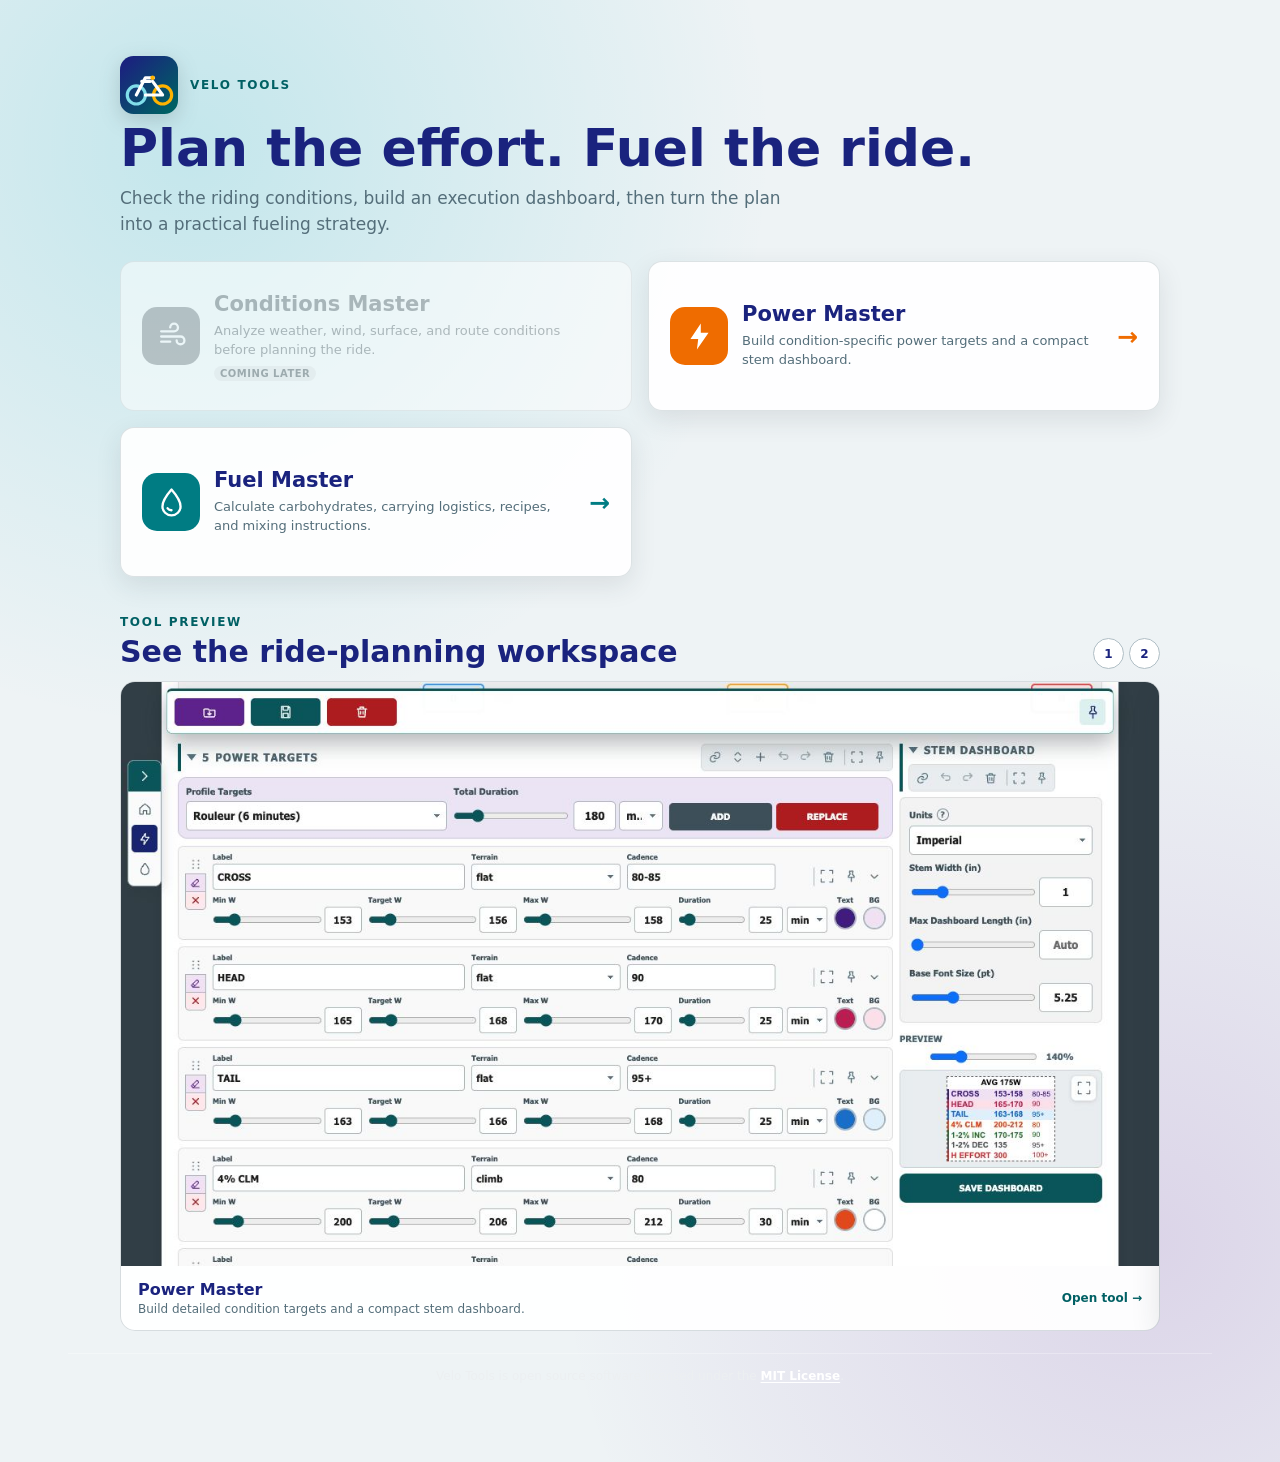
==== velo-tools/index.html @ 8974fc3a "Refactor Velo Tools planning apps" ====
<!doctype html>
<html lang="en">
<head>
  <meta charset="utf-8">
  <meta name="viewport" content="width=device-width, initial-scale=1">
  <title>Velo Tools</title>
  <link rel="icon" type="image/svg+xml" href="./icons/velo-tools.svg">
  <meta name="theme-color" content="#37474f">
  <meta name="description" content="Choose a cycling planning tool for power execution or ride fueling.">
  <link rel="stylesheet" href="./styles.css">
  <link rel="stylesheet" href="./landing.css">
</head>
<body class="landing-page">
  <main class="landing-shell">
    <header class="landing-header">
      <div class="landing-brand"><img src="./icons/velo-tools.svg" width="72" height="72" alt=""><span class="landing-kicker">Velo Tools</span></div>
      <h1>Plan the effort. Fuel the ride.</h1>
      <p>Check the riding conditions, build an execution dashboard, then turn the plan into a practical fueling strategy.</p>
    </header>

    <section class="tool-choices" aria-label="Choose a Velo Tool">
      <article class="tool-choice tool-choice--conditions is-disabled" aria-disabled="true">
        <span class="choice-icon" aria-hidden="true"><svg viewBox="0 0 24 24"><path d="M4 8h10a3 3 0 1 0-3-3"/><path d="M4 12h15a3 3 0 1 1-3 3"/><path d="M4 16h7"/></svg></span>
        <span class="choice-copy"><strong>Conditions Master</strong><span>Analyze weather, wind, surface, and route conditions before planning the ride.</span><small>Coming later</small></span>
      </article>
      <a class="tool-choice tool-choice--power" href="./power-master.html">
        <span class="choice-icon" aria-hidden="true"><svg viewBox="0 0 24 24"><path d="m13 2-8 12h6l-1 8 9-13h-6V2Z"/></svg></span>
        <span class="choice-copy"><strong>Power Master</strong><span>Build condition-specific power targets and a compact stem dashboard.</span></span>
        <span class="choice-arrow" aria-hidden="true">→</span>
      </a>
      <a class="tool-choice tool-choice--fuel" href="./fuel-master.html">
        <span class="choice-icon" aria-hidden="true"><svg viewBox="0 0 24 24"><path d="M12 2S5 10.1 5 15a7 7 0 0 0 14 0c0-4.9-7-13-7-13Z"/><path d="M9 16.5a3.5 3.5 0 0 0 3 1.5"/></svg></span>
        <span class="choice-copy"><strong>Fuel Master</strong><span>Calculate carbohydrates, carrying logistics, recipes, and mixing instructions.</span></span>
        <span class="choice-arrow" aria-hidden="true">→</span>
      </a>
    </section>

    <section class="tool-preview" aria-labelledby="preview-title">
      <header class="preview-heading"><div><span class="landing-kicker">Tool Preview</span><h2 id="preview-title">See the ride-planning workspace</h2></div><nav class="preview-nav" aria-label="Choose preview"><a href="#preview-power" aria-label="Preview Power Master">1</a><a href="#preview-fuel" aria-label="Preview Fuel Master">2</a></nav></header>
      <div class="preview-track">
        <article id="preview-power" class="preview-slide">
          <picture><source media="(max-width: 600px)" srcset="./screenshots/power-master-mobile.jpg"><img src="./screenshots/power-master-desktop.jpg" alt="Power Master power targets and stem dashboard workspace" loading="lazy"></picture>
          <footer><div><strong>Power Master</strong><span>Build detailed condition targets and a compact stem dashboard.</span></div><a href="./power-master.html">Open tool →</a></footer>
        </article>
        <article id="preview-fuel" class="preview-slide">
          <picture><source media="(max-width: 600px)" srcset="./screenshots/fuel-master-mobile.jpg"><img src="./screenshots/fuel-master-desktop.jpg" alt="Fuel Master ride fueling inputs and recipe workspace" loading="lazy"></picture>
          <footer><div><strong>Fuel Master</strong><span>Convert the execution plan into bottles, gels, and instructions.</span></div><a href="./fuel-master.html">Open tool →</a></footer>
        </article>
      </div>
    </section>
  </main>
  <footer class="site-footer">Velo Tools is open source software licensed under the <a href="./LICENSE">MIT License</a>.</footer>
</body>
</html>
---- velo-tools/styles.css ----
:root {
  /* Shared design tokens. Tool-specific styles should consume these instead of
     introducing near-duplicate colors, dimensions, and spacing values. */
  --color-primary: #1a237e;
  --color-accent: #006064;
  --color-accent-dark: #004d40;
  --color-load: #6a1b9a;
  --color-load-dark: #4a148c;
  --color-danger: #b71c1c;
  --color-text: #212121;
  --color-text-muted: #546e7a;
  --color-icon: #607d8b;
  --color-page: #cfd8dc;
  --color-canvas: #37474f;
  --color-surface: #fff;
  --color-panel: #f5f5f5;
  --color-panel-muted: #eceff1;
  --color-border: #e0e0e0;
  --color-control-border: #b0bec5;
  --color-summary: #e0f7fa;
  --color-summary-accent: #00acc1;
  --color-summary-text: #006064;
  --space-1: 4px;
  --space-2: 6px;
  --space-3: 8px;
  --space-4: 11px;
  --space-5: 14px;
  --radius-sm: 4px;
  --radius-md: 7px;
  --radius-lg: 10px;
  --control-height: 36px;
  --icon-control-size: 32px;
  --content-max: 1180px;
  --shadow-app: 0 5px 16px rgba(0, 0, 0, .1);
  --shadow-sticky: 0 5px 16px rgba(38, 50, 56, .2);
  /* Existing names remain aliases for older component rules. */
  --primary: var(--color-primary);
  --accent: var(--color-accent);
  --danger: var(--color-danger);
  color-scheme: light;
  font-family: Inter, ui-sans-serif, system-ui, sans-serif;
  color: var(--color-text);
  background: var(--color-canvas);
}
* { box-sizing: border-box; }
[hidden] { display: none !important; }
body { margin: 0; }
button, input, select { font: inherit; }
input[type="number"] { appearance: textfield; -moz-appearance: textfield; }
input[type="number"]::-webkit-inner-spin-button,
input[type="number"]::-webkit-outer-spin-button { margin: 0; -webkit-appearance: none; }
button { min-height: 40px; padding: .55rem .85rem; border: 0; border-radius: .55rem; background: var(--primary); color: white; font-weight: 700; cursor: pointer; }
button.secondary { color: white; background: var(--accent); }
button.danger { color: white; background: var(--danger); }
button:disabled { cursor: not-allowed; opacity: .55; }
.app-header { padding: 1.25rem max(1rem, calc((100vw - 1180px) / 2)); color: white; background: linear-gradient(135deg, var(--primary), var(--accent)); }
.app-header h1 { margin: 0; font-size: clamp(1.65rem, 5vw, 2.5rem); }
.app-header p { max-width: 720px; margin: .35rem 0 0; color: #dedaff; }
.toolbar { display: flex; flex-wrap: wrap; align-items: end; gap: .45rem; max-width: 1180px; margin: .75rem auto; padding: 0 1rem; }
.toolbar > button,
.toolbar .parameter-file-slot > button { min-width: 76px; min-height: 34px; padding: .4rem .7rem; border-radius: .4rem; font-size: .72rem; text-transform: uppercase; }
.parameter-load { background: #6a1b9a; }
.parameter-load:hover { background: #4a148c; }
.parameter-save { background: var(--accent); }
.parameter-save:hover { background: #004d40; }
.toolbar .parameter-file-slot { flex: 1 1 230px; max-width: 360px; min-width: 0; }
.toolbar .parameter-file-slot > button { width: 100%; }
.loaded-file-control { display: grid; grid-template-columns: minmax(0, 1fr) 40px; gap: .4rem; }
.loaded-file-control.is-locked { grid-template-columns: minmax(0, 1fr); }
.loaded-file-control input { width: 100%; min-width: 0; height: 34px; min-height: 34px; padding: .4rem .55rem; overflow: hidden; border: 1px solid #cbd4e1; border-radius: .45rem; color: #4f5a69; background: #f7f9fa; font-size: .78rem; font-weight: 700; text-overflow: ellipsis; cursor: pointer; }
.loaded-file-control .icon-button { width: 34px; min-height: 34px; }
.layout { display: grid; grid-template-columns: minmax(0, 1fr) minmax(280px, 360px); gap: 1rem; max-width: 1180px; margin: 0 auto 3rem; padding: 0 1rem; }
.stack { display: grid; gap: 1rem; align-content: start; }
.card { padding: 1rem; border: 1px solid #dfe5ee; border-radius: .9rem; background: white; box-shadow: 0 4px 18px rgba(29, 38, 58, .05); }
.section-title { display: flex; align-items: center; justify-content: space-between; gap: .6rem; margin-bottom: .9rem; }
.section-heading { display: flex; align-items: baseline; gap: .6rem; min-width: 0; }
.section-title span { color: var(--accent); font-size: .75rem; font-weight: 800; text-transform: uppercase; letter-spacing: .06em; }
.section-title h2 { margin: 0; font-size: 1.08rem; }
.section-actions { display: flex; flex: 0 0 auto; gap: .3rem; }
.icon-button { display: inline-grid; place-items: center; width: 38px; min-height: 38px; padding: 0; color: #607d8b; background: #eceff1; }
.icon-button svg { width: 21px; height: 21px; fill: none; stroke: currentColor; stroke-width: 1.8; stroke-linecap: round; stroke-linejoin: round; }
.icon-button.danger { color: var(--danger); background: #ffebee; }
.field-grid { display: grid; gap: .8rem; margin-top: .8rem; }
.field-grid--six { grid-template-columns: repeat(3, minmax(0, 1fr)); }
.field-grid--three { grid-template-columns: repeat(3, minmax(0, 1fr)); }
.field { display: grid; gap: .3rem; min-width: 0; }
.field > span { overflow: hidden; color: #4b5565; font-size: .78rem; font-weight: 700; text-overflow: ellipsis; white-space: nowrap; }
.field > .field-label { display: flex; align-items: center; gap: .3rem; overflow: visible; min-height: 18px; }
.tooltip { position: relative; display: inline-flex; flex: 0 0 15px; align-items: center; justify-content: center; width: 15px; height: 15px; border: 1px solid #78909c; border-radius: 50%; color: #546e7a; font-size: 10px; font-weight: 700; line-height: 1; cursor: help; }
.tooltip::after { content: attr(data-tooltip); position: absolute; left: 50%; bottom: calc(100% + 8px); transform: translateX(-50%); width: max-content; max-width: min(260px, calc(100vw - 24px)); padding: 8px 10px; border-radius: 5px; color: #fff; background: #263238; box-shadow: 0 3px 10px rgba(0,0,0,.2); font-size: 11px; font-weight: 400; line-height: 1.35; white-space: normal; opacity: 0; visibility: hidden; pointer-events: none; z-index: 100; }
.tooltip::before { content: ""; position: absolute; left: 50%; bottom: calc(100% + 3px); transform: translateX(-50%); border: 5px solid transparent; border-top-color: #263238; opacity: 0; visibility: hidden; pointer-events: none; z-index: 100; }
.tooltip:hover::after, .tooltip:hover::before, .tooltip:focus::after, .tooltip:focus::before { opacity: 1; visibility: visible; }
.field input, .field select { width: 100%; min-height: 40px; padding: .5rem .6rem; border: 1px solid #cbd4e1; border-radius: .5rem; background: white; }
.field .number-slider-row { display: grid; grid-template-columns: minmax(0, 1fr) 76px; gap: var(--space-2); align-items: center; min-width: 0; }
.field .number-slider { width: 100%; min-width: 0; min-height: 20px; height: 20px; padding: 0; border: 0; border-radius: 0; accent-color: var(--color-accent); background: transparent; }
.field .number-slider-row > input[type="number"] { min-width: 0; text-align: center; font-variant-numeric: tabular-nums; }
.field input:disabled, .field select:disabled { color: #4f5a69; background: #f2f4f8; }
.demand-low { background: #e3f2fd !important; border: 2px solid #42a5f5 !important; }
.demand-low:focus { border-color: #1565c0 !important; box-shadow: 0 0 0 3px #bbdefb; }
.demand-high { background: #fff8e1 !important; border: 2px solid #ffb300 !important; }
.demand-high:focus { border-color: #f57f17 !important; box-shadow: 0 0 0 3px #ffecb3; }
.demand-peak { background: #ffebee !important; border: 2px solid #ef5350 !important; }
.demand-peak:focus { border-color: #c62828 !important; box-shadow: 0 0 0 3px #ffcdd2; }
.power-zone { --power-zone-color: #78909c; --power-zone-fill: #eceff1; }
.power-zone--low { --power-zone-color: #1e88e5; --power-zone-fill: #e3f2fd; }
.power-zone--threshold { --power-zone-color: #fb8c00; --power-zone-fill: #fff3e0; }
.power-zone--peak { --power-zone-color: #e53935; --power-zone-fill: #ffebee; }
.power-zone input[type="number"] { border: 2px solid var(--power-zone-color) !important; background: var(--power-zone-fill) !important; }
.power-zone input[type="number"]:focus { outline: 0; box-shadow: 0 0 0 3px color-mix(in srgb, var(--power-zone-color) 25%, transparent); }
.power-zone .number-slider { accent-color: var(--power-zone-color); }
.site-footer { width: min(calc(100% - 24px), var(--content-max)); margin: 22px auto 0; padding: 14px 12px 20px; border-top: 1px solid rgba(255, 255, 255, .28); color: #eceff1; font-size: 12px; line-height: 1.45; text-align: center; }
.site-footer a { color: #fff; font-weight: 750; text-underline-offset: 2px; }
.status { min-height: 1.3rem; margin: .25rem 0; color: #526071; font-size: .85rem; }
.status[data-kind="error"] { color: var(--danger); }
.floating-status { position: fixed; left: 50%; bottom: 18px; z-index: 1400; width: max-content; max-width: calc(100vw - 24px); min-height: 0; margin: 0; padding: .7rem .9rem; border: 1px solid #80cbc4; border-radius: .55rem; color: #fff; background: #006064; box-shadow: 0 7px 24px rgba(0,0,0,.3); font-size: .78rem; font-weight: 750; line-height: 1.35; transform: translate(-50%, calc(100% + 36px)); opacity: 0; visibility: hidden; pointer-events: none; transition: transform .2s ease, opacity .2s ease, visibility .2s ease; }
.floating-status.is-visible { transform: translate(-50%, 0); opacity: 1; visibility: visible; }
.floating-status[data-kind="error"] { border-color: #ef9a9a; color: #fff; background: #b71c1c; }
.metric { display: grid; grid-template-columns: 1fr auto; gap: .5rem; padding: .55rem 0; border-bottom: 1px solid #edf0f4; }
.metric strong { font-variant-numeric: tabular-nums; }
.recipe-plan { display: grid; grid-template-columns: repeat(2, minmax(0, 1fr)); gap: .55rem; }
.recipe-item { display: grid; gap: .2rem; padding: .65rem .7rem; border-left: 3px solid #6a1b9a; border-radius: .35rem; color: #455a64; background: #f5f0fa; font-size: .78rem; line-height: 1.35; }
.recipe-item strong { color: #4a148c; font-size: .68rem; letter-spacing: .04em; text-transform: uppercase; }
.target-list { display: grid; gap: .55rem; }
.target-row { display: grid; grid-template-columns: 1.2fr .85fr repeat(3, .72fr) .75fr .72fr 46px 46px auto; gap: .45rem; align-items: end; padding: .65rem; border: 1px solid #e2e7ef; border-radius: .65rem; }
.target-row .field span { font-size: .7rem; }
.target-row input[type="color"] { min-height: 40px; padding: 3px; cursor: pointer; }
.profile-targets { display: grid; grid-template-columns: minmax(180px, 1fr) minmax(160px, .8fr) minmax(170px, .8fr) auto; gap: .65rem; align-items: end; margin: 0 0 .85rem; padding: .8rem; border: 1px solid #d1c4e9; border-radius: .7rem; background: #ede7f6; }
.profile-targets button { background: #6a1b9a; }
.target-source { display: inline-block; width: fit-content; padding: 2px 5px; border-radius: 999px; color: #546e7a; background: #eceff1; font-size: .62rem; font-weight: 800; text-transform: uppercase; }
.tape { width: 25.4mm; min-height: 70mm; margin: 1rem auto; border: 1px dashed #8d98a8; background: white; }
.tape-row { display: grid; grid-template-columns: 1fr auto; padding: 3px 4px; font-size: 7pt; font-weight: 800; }
.locked-note { padding: .65rem; border-radius: .55rem; color: #422a88; background: #f0ebff; font-size: .85rem; }
.file-input { position: absolute; width: 1px; height: 1px; overflow: hidden; clip: rect(0 0 0 0); clip-path: inset(50%); white-space: nowrap; }
.activity-control { display: flex; align-items: center; gap: .5rem; max-width: 460px; margin-bottom: .75rem; }
.activity-load { display: inline-flex; align-items: center; min-height: 36px; max-width: 100%; padding: .45rem .75rem; border-radius: .45rem; color: white; background: #455a64; font-size: .75rem; font-weight: 750; text-transform: uppercase; cursor: pointer; }
.activity-loaded-control { flex: 1 1 auto; width: 100%; }
.activity-load.is-disabled { opacity: .6; cursor: not-allowed; }
@media (max-width: 800px) {
  .layout { grid-template-columns: 1fr; }
  .field-grid--six, .field-grid--three { grid-template-columns: repeat(2, minmax(0, 1fr)); }
  .target-row { grid-template-columns: repeat(2, minmax(0, 1fr)); }
  .profile-targets { grid-template-columns: 1fr; }
  .recipe-plan { grid-template-columns: 1fr; }
}
@media (max-width: 480px) {
  .card { padding: .75rem; }
  .field-grid--six, .field-grid--three { grid-template-columns: repeat(2, minmax(0, 1fr)); gap: .55rem; }
}
---- velo-tools/landing.css ----
.landing-page {
  min-height: 100vh;
  margin: 0;
  padding: clamp(18px, 5vw, 56px);
  background:
    radial-gradient(circle at 15% 10%, rgba(0, 172, 193, .18), transparent 34%),
    radial-gradient(circle at 90% 85%, rgba(106, 27, 154, .14), transparent 35%),
    #eef3f5;
}

.landing-shell { width: min(100%, 1040px); margin: auto; }
.landing-header { margin-bottom: 24px; }
.landing-brand { display: flex; align-items: center; gap: 12px; }
.landing-brand img { width: 58px; height: 58px; filter: drop-shadow(0 6px 10px rgba(38,50,56,.18)); }
.landing-kicker { color: var(--color-accent); font-size: 12px; font-weight: 850; letter-spacing: .14em; text-transform: uppercase; }
.landing-header h1 { margin: 7px 0 9px; color: var(--color-primary); font-size: clamp(30px, 6vw, 52px); line-height: 1.05; }
.landing-header p { max-width: 680px; margin: 0; color: var(--color-text-muted); font-size: clamp(14px, 2vw, 17px); line-height: 1.55; }
.tool-choices { display: grid; grid-template-columns: repeat(2, minmax(0, 1fr)); gap: 16px; }
.tool-choice { display: grid; grid-template-columns: 58px minmax(0, 1fr) auto; gap: 14px; align-items: center; min-height: 150px; padding: 21px; border: 1px solid rgba(84, 110, 122, .2); border-radius: 14px; color: inherit; background: rgba(255, 255, 255, .92); box-shadow: 0 9px 26px rgba(38, 50, 56, .1); text-decoration: none; transition: transform .16s ease, box-shadow .16s ease, border-color .16s ease; }
.tool-choice:hover, .tool-choice:focus-visible { transform: translateY(-3px); border-color: var(--choice-color); box-shadow: 0 14px 34px rgba(38, 50, 56, .16); outline: none; }
.tool-choice--power { --choice-color: #ef6c00; }
.tool-choice--fuel { --choice-color: #007c83; }
.tool-choice--conditions { --choice-color: #78909c; }
.tool-choice.is-disabled { cursor: not-allowed; filter: grayscale(.75); opacity: .56; box-shadow: none; }
.tool-choice.is-disabled:hover { transform: none; border-color: rgba(84, 110, 122, .2); box-shadow: none; }
.tool-choice.is-disabled .choice-icon { background: #90a4ae; }
.tool-choice.is-disabled .choice-copy strong,
.tool-choice.is-disabled .choice-copy span { color: #78909c; }
.tool-choice.is-disabled .choice-copy small { width: fit-content; padding: 2px 6px; border-radius: 999px; color: #607d8b; background: #eceff1; font-size: 10px; font-weight: 800; letter-spacing: .05em; text-transform: uppercase; }
.choice-icon { display: grid; place-items: center; width: 58px; height: 58px; border-radius: 15px; color: #fff; background: var(--choice-color); }
.choice-icon svg { width: 31px; height: 31px; fill: none; stroke: currentColor; stroke-width: 1.8; stroke-linecap: round; stroke-linejoin: round; }
.tool-choice--power .choice-icon svg { fill: currentColor; stroke: none; }
.choice-copy { display: grid; gap: 6px; min-width: 0; }
.choice-copy strong { color: var(--color-primary); font-size: 21px; }
.choice-copy span { color: var(--color-text-muted); font-size: 13px; line-height: 1.45; }
.choice-arrow { color: var(--choice-color); font-size: 25px; font-weight: 800; }

.tool-preview { margin-top: 34px; }
.preview-heading { display: flex; align-items: end; justify-content: space-between; gap: 16px; margin-bottom: 12px; }
.preview-heading h2 { margin: 4px 0 0; color: var(--color-primary); font-size: clamp(21px, 4vw, 30px); }
.preview-nav { display: flex; gap: 5px; }
.preview-nav a { display: grid; place-items: center; width: 31px; height: 31px; border: 1px solid var(--color-control-border); border-radius: 50%; color: var(--color-primary); background: #fff; font-size: 12px; font-weight: 850; text-decoration: none; }
.preview-nav a:hover, .preview-nav a:focus-visible { color: #fff; background: var(--color-primary); outline: none; }
.preview-track { display: grid; grid-auto-flow: column; grid-auto-columns: 100%; overflow-x: auto; overscroll-behavior-inline: contain; border-radius: 15px; scroll-behavior: smooth; scroll-snap-type: inline mandatory; scrollbar-width: thin; }
.preview-slide { overflow: hidden; border: 1px solid rgba(84,110,122,.24); border-radius: 15px; background: rgba(255,255,255,.94); box-shadow: 0 10px 30px rgba(38,50,56,.13); scroll-snap-align: start; }
.preview-slide picture { display: block; aspect-ratio: 16 / 9; overflow: hidden; background: #cfd8dc; }
.preview-slide img { display: block; width: 100%; height: 100%; object-fit: cover; object-position: top center; }
.preview-slide footer { display: flex; align-items: center; justify-content: space-between; gap: 18px; padding: 14px 17px; }
.preview-slide footer div { display: grid; gap: 3px; }
.preview-slide footer strong { color: var(--color-primary); font-size: 16px; }
.preview-slide footer span { color: var(--color-text-muted); font-size: 12px; }
.preview-slide footer a { flex: 0 0 auto; color: var(--color-accent); font-size: 12px; font-weight: 850; text-decoration: none; }

@media (max-width: 650px) {
  .tool-choices { grid-template-columns: 1fr; }
  .tool-choice { min-height: 126px; padding: 17px; }
  .preview-slide picture { aspect-ratio: 9 / 14; }
  .preview-slide footer { align-items: start; }
}

@media (max-width: 390px) {
  .tool-choice { grid-template-columns: 48px minmax(0, 1fr); gap: 11px; }
  .choice-icon { width: 48px; height: 48px; border-radius: 12px; }
  .choice-arrow { display: none; }
}
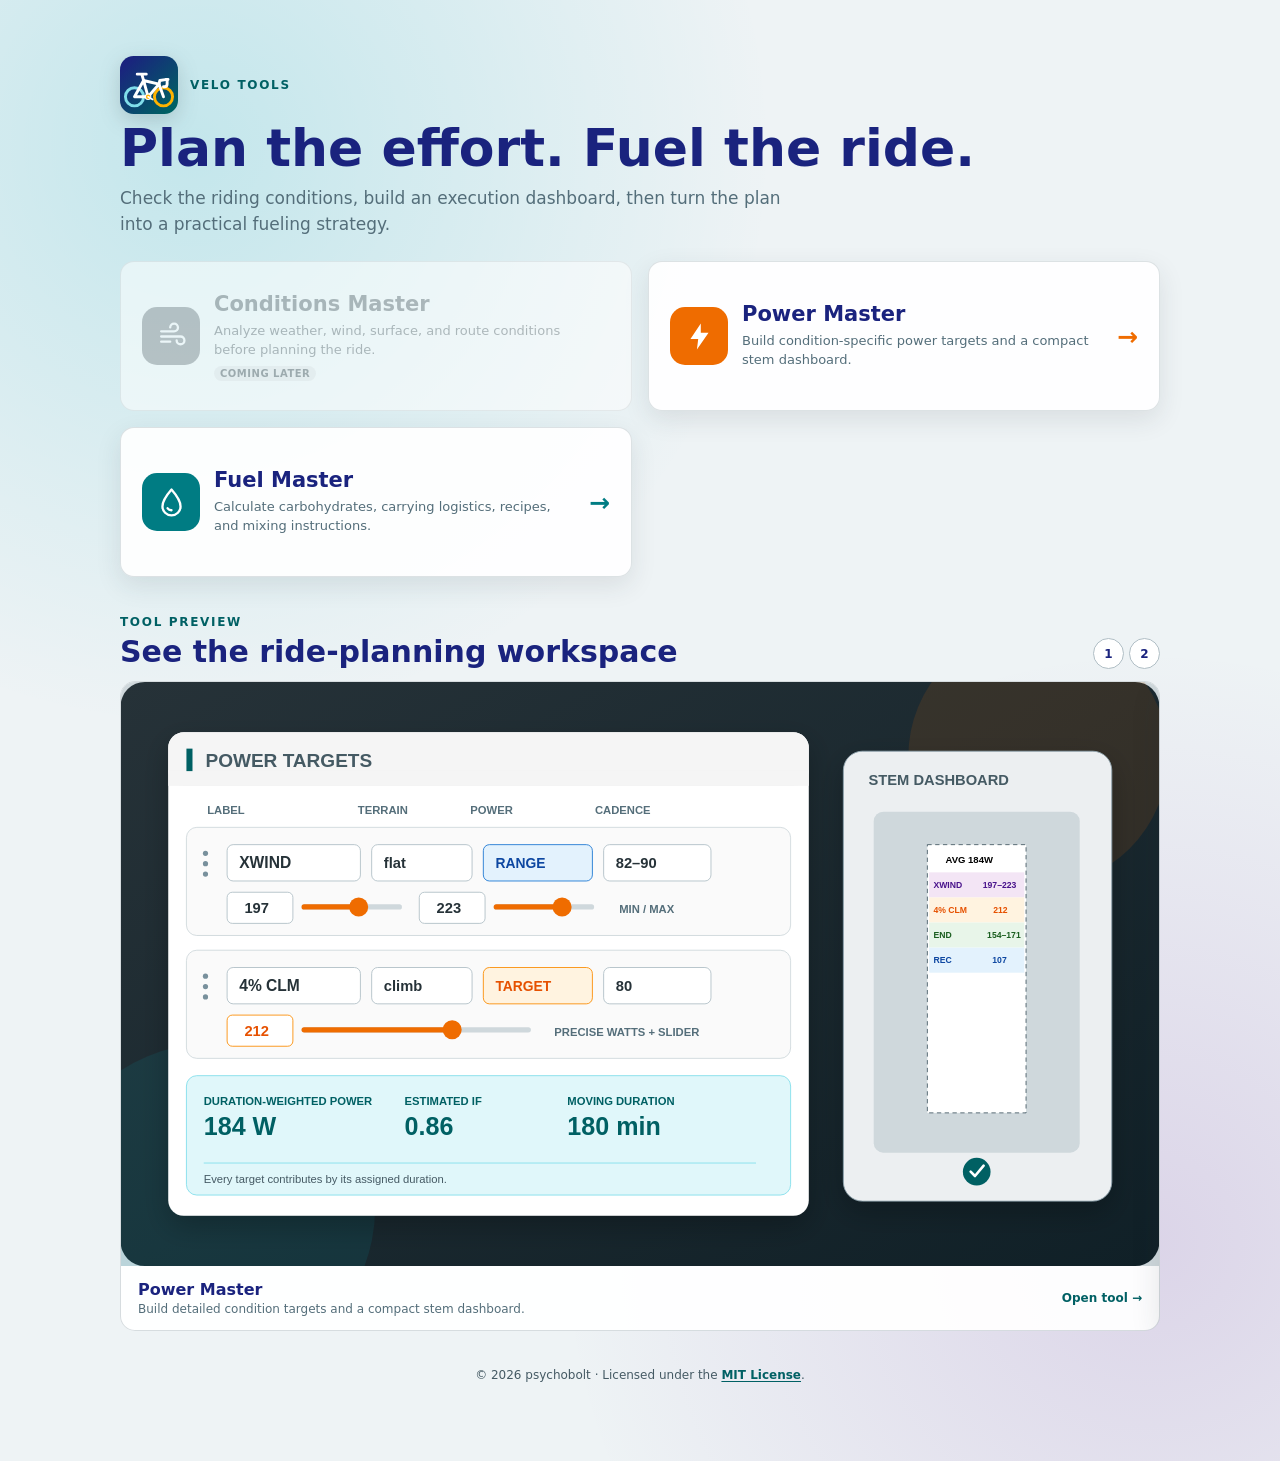
==== commit 0a365bd6: "Refine Velo Tools planning and fueling" ====
--- a/velo-tools/index.html
+++ b/velo-tools/index.html
@@ -4,7 +4,7 @@
   <meta charset="utf-8">
   <meta name="viewport" content="width=device-width, initial-scale=1">
   <title>Velo Tools</title>
-  <link rel="icon" type="image/svg+xml" href="./icons/velo-tools.svg">
+  <link rel="icon" type="image/svg+xml" href="./icons/velo-tools-favicon.svg">
   <meta name="theme-color" content="#37474f">
   <meta name="description" content="Choose a cycling planning tool for power execution or ride fueling.">
   <link rel="stylesheet" href="./styles.css">
@@ -13,7 +13,7 @@
 <body class="landing-page">
   <main class="landing-shell">
     <header class="landing-header">
-      <div class="landing-brand"><img src="./icons/velo-tools.svg" width="72" height="72" alt=""><span class="landing-kicker">Velo Tools</span></div>
+      <div class="landing-brand"><img src="./icons/velo-tools-icon.svg" width="72" height="72" alt=""><span class="landing-kicker">Velo Tools</span></div>
       <h1>Plan the effort. Fuel the ride.</h1>
       <p>Check the riding conditions, build an execution dashboard, then turn the plan into a practical fueling strategy.</p>
     </header>
@@ -39,16 +39,16 @@
       <header class="preview-heading"><div><span class="landing-kicker">Tool Preview</span><h2 id="preview-title">See the ride-planning workspace</h2></div><nav class="preview-nav" aria-label="Choose preview"><a href="#preview-power" aria-label="Preview Power Master">1</a><a href="#preview-fuel" aria-label="Preview Fuel Master">2</a></nav></header>
       <div class="preview-track">
         <article id="preview-power" class="preview-slide">
-          <picture><source media="(max-width: 600px)" srcset="./screenshots/power-master-mobile.jpg"><img src="./screenshots/power-master-desktop.jpg" alt="Power Master power targets and stem dashboard workspace" loading="lazy"></picture>
+          <picture><img src="./icons/power-features.svg" alt="Power Master target and range controls with a stem dashboard preview" loading="lazy"></picture>
           <footer><div><strong>Power Master</strong><span>Build detailed condition targets and a compact stem dashboard.</span></div><a href="./power-master.html">Open tool →</a></footer>
         </article>
         <article id="preview-fuel" class="preview-slide">
-          <picture><source media="(max-width: 600px)" srcset="./screenshots/fuel-master-mobile.jpg"><img src="./screenshots/fuel-master-desktop.jpg" alt="Fuel Master ride fueling inputs and recipe workspace" loading="lazy"></picture>
+          <picture><img src="./icons/fuel-features.svg" alt="Fuel Master demand controls, ride plan, and fueling allocation" loading="lazy"></picture>
           <footer><div><strong>Fuel Master</strong><span>Convert the execution plan into bottles, gels, and instructions.</span></div><a href="./fuel-master.html">Open tool →</a></footer>
         </article>
       </div>
     </section>
   </main>
-  <footer class="site-footer">Velo Tools is open source software licensed under the <a href="./LICENSE">MIT License</a>.</footer>
+  <footer class="site-footer">&copy; 2026 psychobolt &middot; Licensed under the <a href="./LICENSE">MIT License</a>.</footer>
 </body>
 </html>
--- a/velo-tools/styles.css
+++ b/velo-tools/styles.css
@@ -101,6 +101,9 @@
 .demand-high:focus { border-color: #f57f17 !important; box-shadow: 0 0 0 3px #ffecb3; }
 .demand-peak { background: #ffebee !important; border: 2px solid #ef5350 !important; }
 .demand-peak:focus { border-color: #c62828 !important; box-shadow: 0 0 0 3px #ffcdd2; }
+.number-slider--aerobic { accent-color: #1e88e5 !important; }
+.number-slider--hard { accent-color: #ffb300 !important; }
+.number-slider--sprint { accent-color: #ef5350 !important; }
 .power-zone { --power-zone-color: #78909c; --power-zone-fill: #eceff1; }
 .power-zone--low { --power-zone-color: #1e88e5; --power-zone-fill: #e3f2fd; }
 .power-zone--threshold { --power-zone-color: #fb8c00; --power-zone-fill: #fff3e0; }
@@ -108,8 +111,8 @@
 .power-zone input[type="number"] { border: 2px solid var(--power-zone-color) !important; background: var(--power-zone-fill) !important; }
 .power-zone input[type="number"]:focus { outline: 0; box-shadow: 0 0 0 3px color-mix(in srgb, var(--power-zone-color) 25%, transparent); }
 .power-zone .number-slider { accent-color: var(--power-zone-color); }
-.site-footer { width: min(calc(100% - 24px), var(--content-max)); margin: 22px auto 0; padding: 14px 12px 20px; border-top: 1px solid rgba(255, 255, 255, .28); color: #eceff1; font-size: 12px; line-height: 1.45; text-align: center; }
-.site-footer a { color: #fff; font-weight: 750; text-underline-offset: 2px; }
+.site-footer { width: min(calc(100% - 24px), var(--content-max)); margin: 22px auto 0; padding: 14px 12px 20px; color: #455a64; font-size: 12px; line-height: 1.45; text-align: center; }
+.site-footer a { color: var(--color-accent); font-weight: 800; text-underline-offset: 2px; }
 .status { min-height: 1.3rem; margin: .25rem 0; color: #526071; font-size: .85rem; }
 .status[data-kind="error"] { color: var(--danger); }
 .floating-status { position: fixed; left: 50%; bottom: 18px; z-index: 1400; width: max-content; max-width: calc(100vw - 24px); min-height: 0; margin: 0; padding: .7rem .9rem; border: 1px solid #80cbc4; border-radius: .55rem; color: #fff; background: #006064; box-shadow: 0 7px 24px rgba(0,0,0,.3); font-size: .78rem; font-weight: 750; line-height: 1.35; transform: translate(-50%, calc(100% + 36px)); opacity: 0; visibility: hidden; pointer-events: none; transition: transform .2s ease, opacity .2s ease, visibility .2s ease; }
--- a/velo-tools/landing.css
+++ b/velo-tools/landing.css
@@ -41,7 +41,8 @@
 .preview-nav { display: flex; gap: 5px; }
 .preview-nav a { display: grid; place-items: center; width: 31px; height: 31px; border: 1px solid var(--color-control-border); border-radius: 50%; color: var(--color-primary); background: #fff; font-size: 12px; font-weight: 850; text-decoration: none; }
 .preview-nav a:hover, .preview-nav a:focus-visible { color: #fff; background: var(--color-primary); outline: none; }
-.preview-track { display: grid; grid-auto-flow: column; grid-auto-columns: 100%; overflow-x: auto; overscroll-behavior-inline: contain; border-radius: 15px; scroll-behavior: smooth; scroll-snap-type: inline mandatory; scrollbar-width: thin; }
+.preview-track { display: grid; grid-auto-flow: column; grid-auto-columns: 100%; overflow-x: auto; overscroll-behavior-inline: contain; border-radius: 15px; scroll-behavior: smooth; scroll-snap-type: inline mandatory; scrollbar-width: none; }
+.preview-track::-webkit-scrollbar { display: none; }
 .preview-slide { overflow: hidden; border: 1px solid rgba(84,110,122,.24); border-radius: 15px; background: rgba(255,255,255,.94); box-shadow: 0 10px 30px rgba(38,50,56,.13); scroll-snap-align: start; }
 .preview-slide picture { display: block; aspect-ratio: 16 / 9; overflow: hidden; background: #cfd8dc; }
 .preview-slide img { display: block; width: 100%; height: 100%; object-fit: cover; object-position: top center; }
@@ -54,7 +55,7 @@
 @media (max-width: 650px) {
   .tool-choices { grid-template-columns: 1fr; }
   .tool-choice { min-height: 126px; padding: 17px; }
-  .preview-slide picture { aspect-ratio: 9 / 14; }
+  .preview-slide picture { aspect-ratio: 16 / 9; }
   .preview-slide footer { align-items: start; }
 }
 
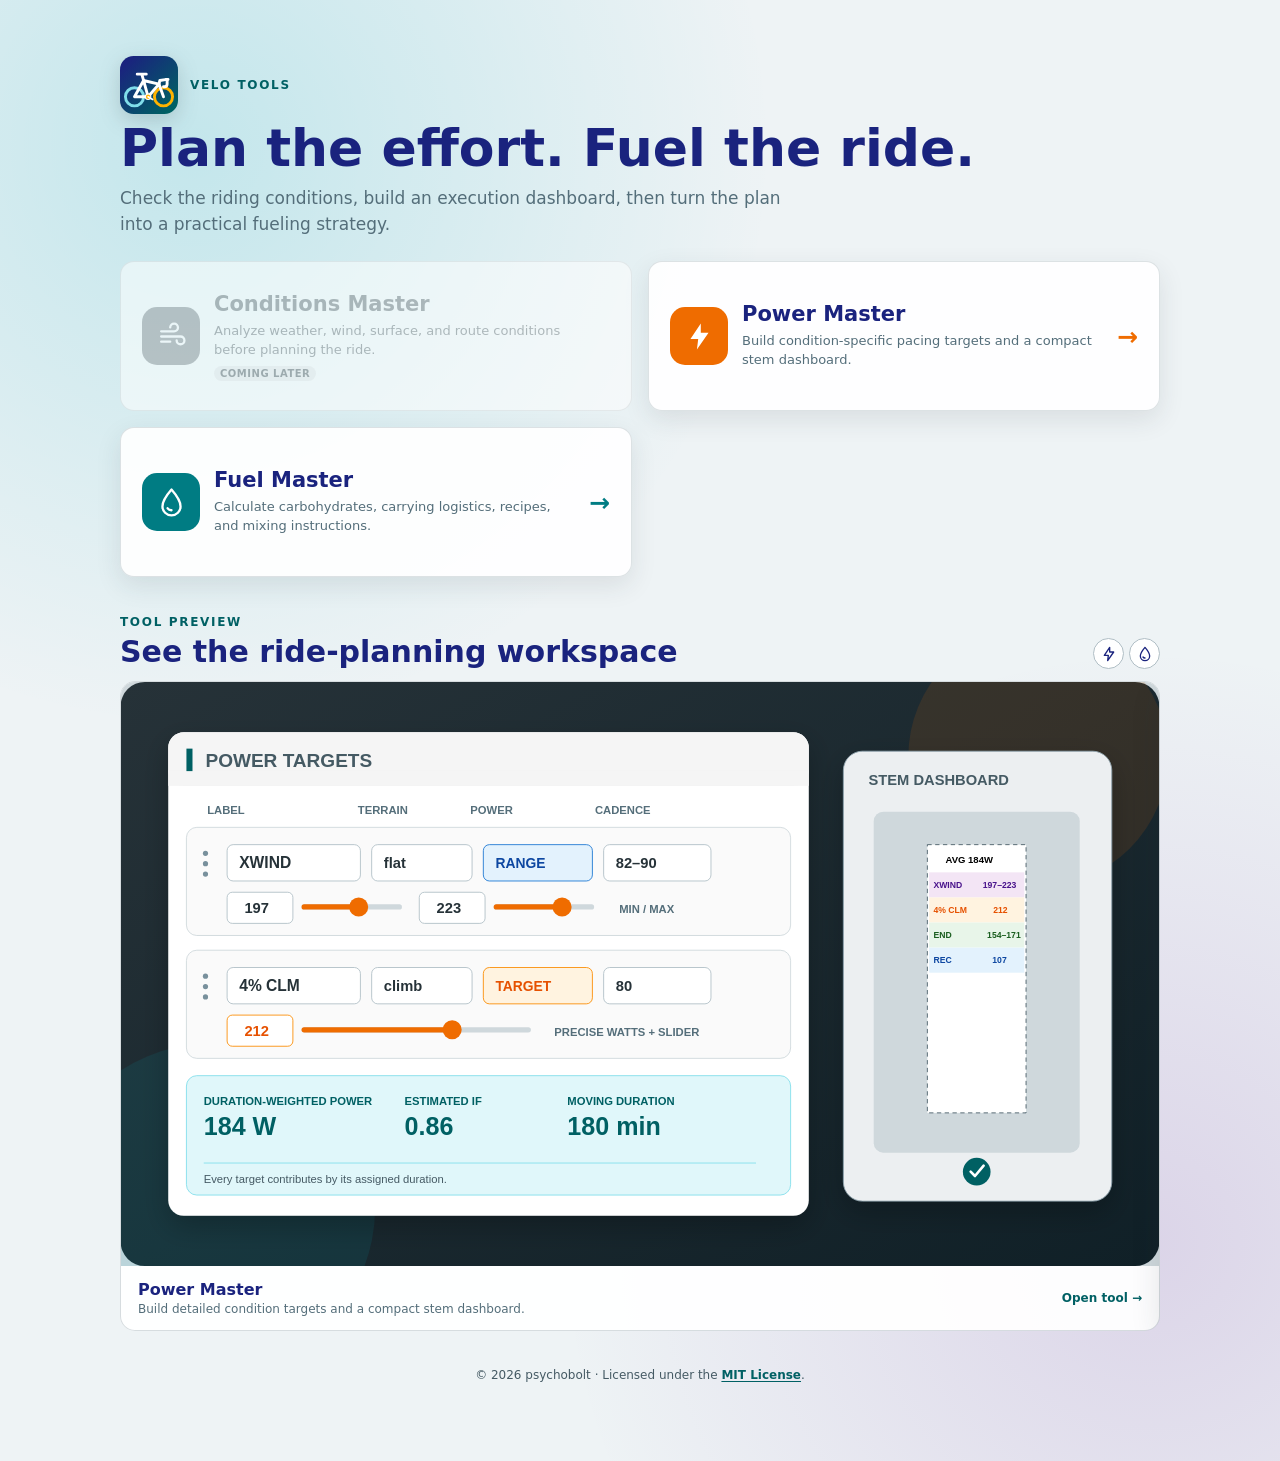
==== commit 06374ef0: "feat: refine Velo Tools planning and recipe UI" ====
--- a/velo-tools/index.html
+++ b/velo-tools/index.html
@@ -25,7 +25,7 @@
       </article>
       <a class="tool-choice tool-choice--power" href="./power-master.html">
         <span class="choice-icon" aria-hidden="true"><svg viewBox="0 0 24 24"><path d="m13 2-8 12h6l-1 8 9-13h-6V2Z"/></svg></span>
-        <span class="choice-copy"><strong>Power Master</strong><span>Build condition-specific power targets and a compact stem dashboard.</span></span>
+        <span class="choice-copy"><strong>Power Master</strong><span>Build condition-specific pacing targets and a compact stem dashboard.</span></span>
         <span class="choice-arrow" aria-hidden="true">→</span>
       </a>
       <a class="tool-choice tool-choice--fuel" href="./fuel-master.html">
@@ -36,19 +36,20 @@
     </section>
 
     <section class="tool-preview" aria-labelledby="preview-title">
-      <header class="preview-heading"><div><span class="landing-kicker">Tool Preview</span><h2 id="preview-title">See the ride-planning workspace</h2></div><nav class="preview-nav" aria-label="Choose preview"><a href="#preview-power" aria-label="Preview Power Master">1</a><a href="#preview-fuel" aria-label="Preview Fuel Master">2</a></nav></header>
+      <header class="preview-heading"><div><span class="landing-kicker">Tool Preview</span><h2 id="preview-title">See the ride-planning workspace</h2></div><nav class="preview-nav" aria-label="Choose preview"><a href="#preview-power" aria-label="Preview Power Master" title="Power Master"><svg viewBox="0 0 24 24" aria-hidden="true"><path d="m13 2-8 12h6l-1 8 9-13h-6V2Z"/></svg></a><a href="#preview-fuel" aria-label="Preview Fuel Master" title="Fuel Master"><svg viewBox="0 0 24 24" aria-hidden="true"><path d="M12 2S5 10.1 5 15a7 7 0 0 0 14 0c0-4.9-7-13-7-13Z"/><path d="M9 16.5a3.5 3.5 0 0 0 3 1.5"/></svg></a></nav></header>
       <div class="preview-track">
         <article id="preview-power" class="preview-slide">
-          <picture><img src="./icons/power-features.svg" alt="Power Master target and range controls with a stem dashboard preview" loading="lazy"></picture>
+          <picture><source media="(max-width: 650px)" srcset="./icons/power-features-mobile.svg"><img src="./icons/power-features.svg" alt="Power Master target and range controls with a stem dashboard preview" loading="lazy"></picture>
           <footer><div><strong>Power Master</strong><span>Build detailed condition targets and a compact stem dashboard.</span></div><a href="./power-master.html">Open tool →</a></footer>
         </article>
         <article id="preview-fuel" class="preview-slide">
-          <picture><img src="./icons/fuel-features.svg" alt="Fuel Master demand controls, ride plan, and fueling allocation" loading="lazy"></picture>
+          <picture><source media="(max-width: 650px)" srcset="./icons/fuel-features-mobile.svg"><img src="./icons/fuel-features.svg" alt="Fuel Master demand controls, ride plan, and fueling allocation" loading="lazy"></picture>
           <footer><div><strong>Fuel Master</strong><span>Convert the execution plan into bottles, gels, and instructions.</span></div><a href="./fuel-master.html">Open tool →</a></footer>
         </article>
       </div>
     </section>
   </main>
   <footer class="site-footer">&copy; 2026 psychobolt &middot; Licensed under the <a href="./LICENSE">MIT License</a>.</footer>
+  <script src="./scripts/utils/model-config.js"></script>
 </body>
 </html>
--- a/velo-tools/styles.css
+++ b/velo-tools/styles.css
@@ -116,7 +116,7 @@
 .status { min-height: 1.3rem; margin: .25rem 0; color: #526071; font-size: .85rem; }
 .status[data-kind="error"] { color: var(--danger); }
 .floating-status { position: fixed; left: 50%; bottom: 18px; z-index: 1400; width: max-content; max-width: calc(100vw - 24px); min-height: 0; margin: 0; padding: .7rem .9rem; border: 1px solid #80cbc4; border-radius: .55rem; color: #fff; background: #006064; box-shadow: 0 7px 24px rgba(0,0,0,.3); font-size: .78rem; font-weight: 750; line-height: 1.35; transform: translate(-50%, calc(100% + 36px)); opacity: 0; visibility: hidden; pointer-events: none; transition: transform .2s ease, opacity .2s ease, visibility .2s ease; }
-.floating-status.is-visible { transform: translate(-50%, 0); opacity: 1; visibility: visible; }
+.floating-status.is-visible { transform: translate(-50%, 0); opacity: 1; visibility: visible; pointer-events: auto; }
 .floating-status[data-kind="error"] { border-color: #ef9a9a; color: #fff; background: #b71c1c; }
 .metric { display: grid; grid-template-columns: 1fr auto; gap: .5rem; padding: .55rem 0; border-bottom: 1px solid #edf0f4; }
 .metric strong { font-variant-numeric: tabular-nums; }
--- a/velo-tools/landing.css
+++ b/velo-tools/landing.css
@@ -39,12 +39,15 @@
 .preview-heading { display: flex; align-items: end; justify-content: space-between; gap: 16px; margin-bottom: 12px; }
 .preview-heading h2 { margin: 4px 0 0; color: var(--color-primary); font-size: clamp(21px, 4vw, 30px); }
 .preview-nav { display: flex; gap: 5px; }
-.preview-nav a { display: grid; place-items: center; width: 31px; height: 31px; border: 1px solid var(--color-control-border); border-radius: 50%; color: var(--color-primary); background: #fff; font-size: 12px; font-weight: 850; text-decoration: none; }
+.preview-nav a { display: grid; place-items: center; width: 31px; height: 31px; border: 1px solid var(--color-control-border); border-radius: 50%; color: var(--color-primary); background: #fff; text-decoration: none; }
+.preview-nav svg { width: 16px; height: 16px; fill: none; stroke: currentColor; stroke-width: 2; stroke-linejoin: round; stroke-linecap: round; }
 .preview-nav a:hover, .preview-nav a:focus-visible { color: #fff; background: var(--color-primary); outline: none; }
 .preview-track { display: grid; grid-auto-flow: column; grid-auto-columns: 100%; overflow-x: auto; overscroll-behavior-inline: contain; border-radius: 15px; scroll-behavior: smooth; scroll-snap-type: inline mandatory; scrollbar-width: none; }
 .preview-track::-webkit-scrollbar { display: none; }
 .preview-slide { overflow: hidden; border: 1px solid rgba(84,110,122,.24); border-radius: 15px; background: rgba(255,255,255,.94); box-shadow: 0 10px 30px rgba(38,50,56,.13); scroll-snap-align: start; }
 .preview-slide picture { display: block; aspect-ratio: 16 / 9; overflow: hidden; background: #cfd8dc; }
+.debug-profile-host { display:flex; justify-content:center; min-height:100vh; overflow:hidden; background:#263238; }
+.debug-profile-frame { display:block; flex:0 0 auto; width:100%; height:100vh; border:0; background:#263238; box-shadow:0 0 0 1px rgba(255,255,255,.2), 0 12px 36px rgba(0,0,0,.45); }
 .preview-slide img { display: block; width: 100%; height: 100%; object-fit: cover; object-position: top center; }
 .preview-slide footer { display: flex; align-items: center; justify-content: space-between; gap: 18px; padding: 14px 17px; }
 .preview-slide footer div { display: grid; gap: 3px; }
@@ -55,7 +58,7 @@
 @media (max-width: 650px) {
   .tool-choices { grid-template-columns: 1fr; }
   .tool-choice { min-height: 126px; padding: 17px; }
-  .preview-slide picture { aspect-ratio: 16 / 9; }
+  .preview-slide picture { aspect-ratio: 4 / 5; }
   .preview-slide footer { align-items: start; }
 }
 
